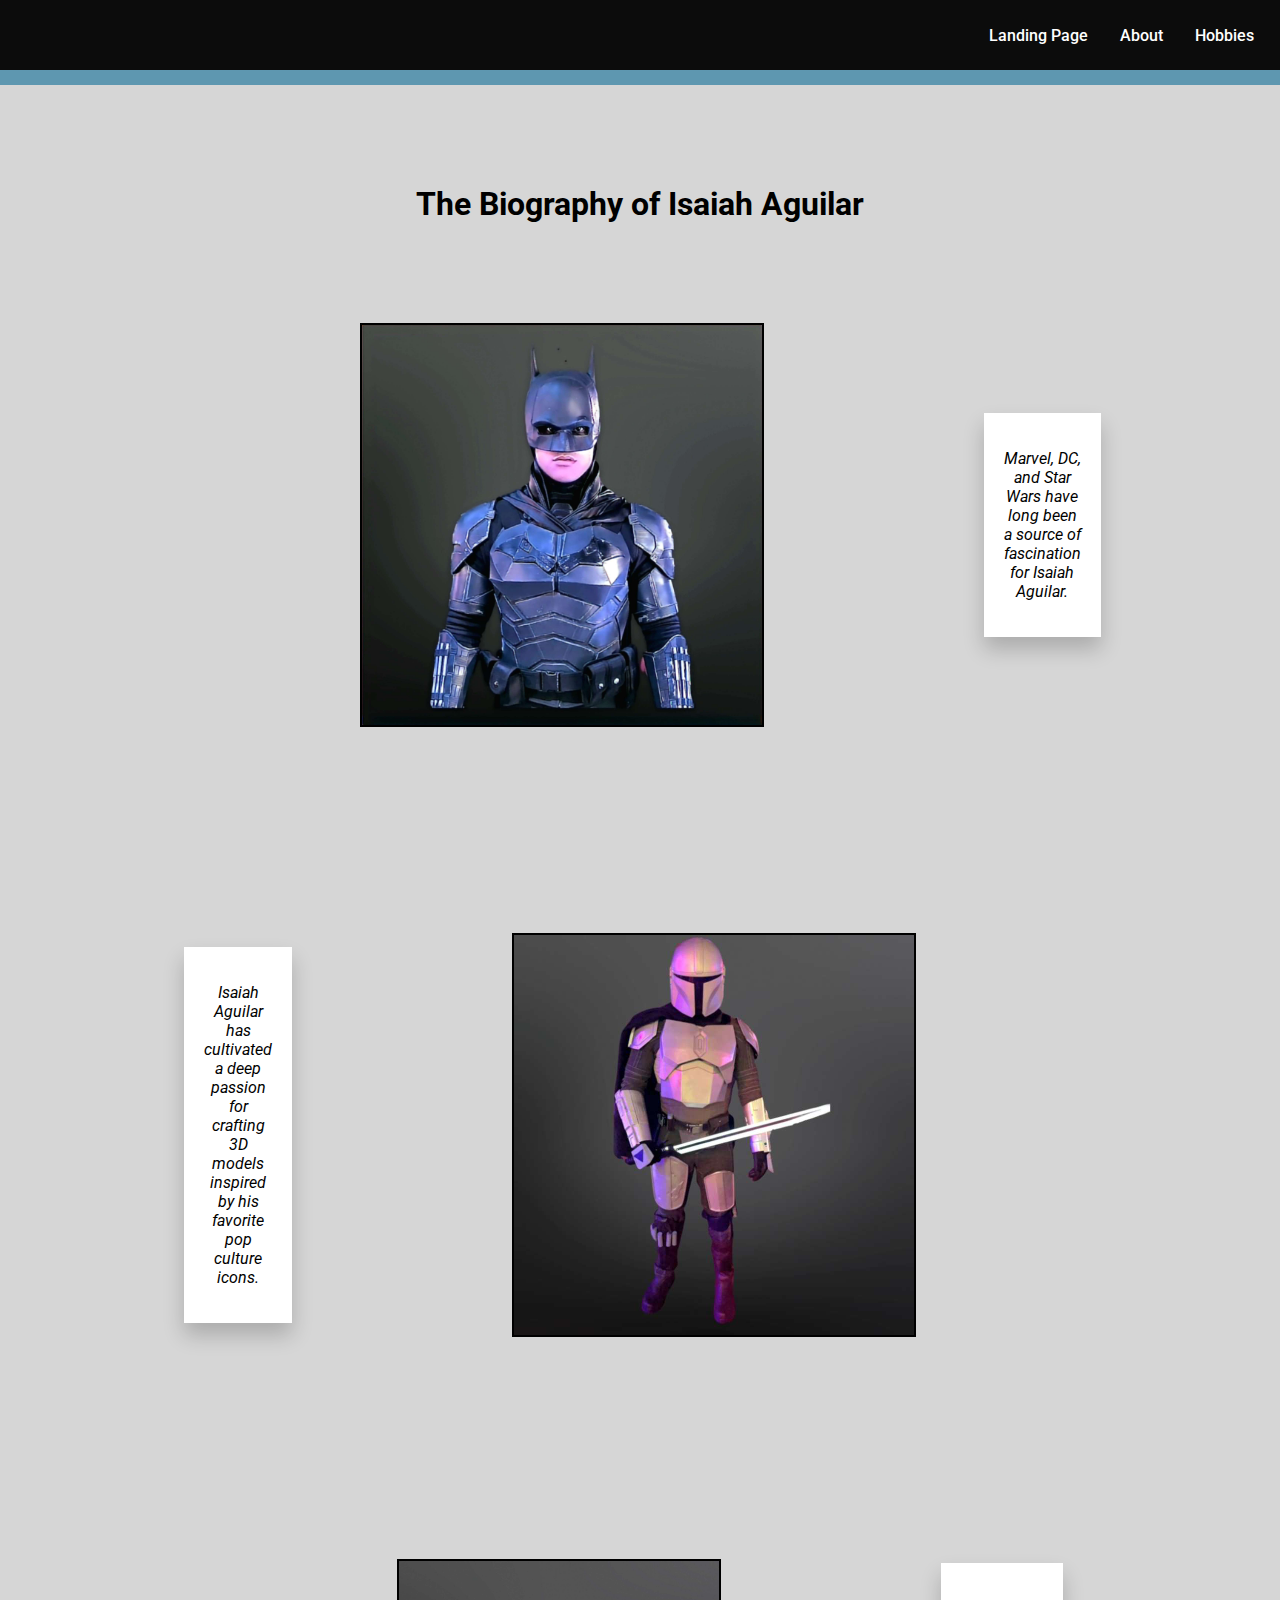
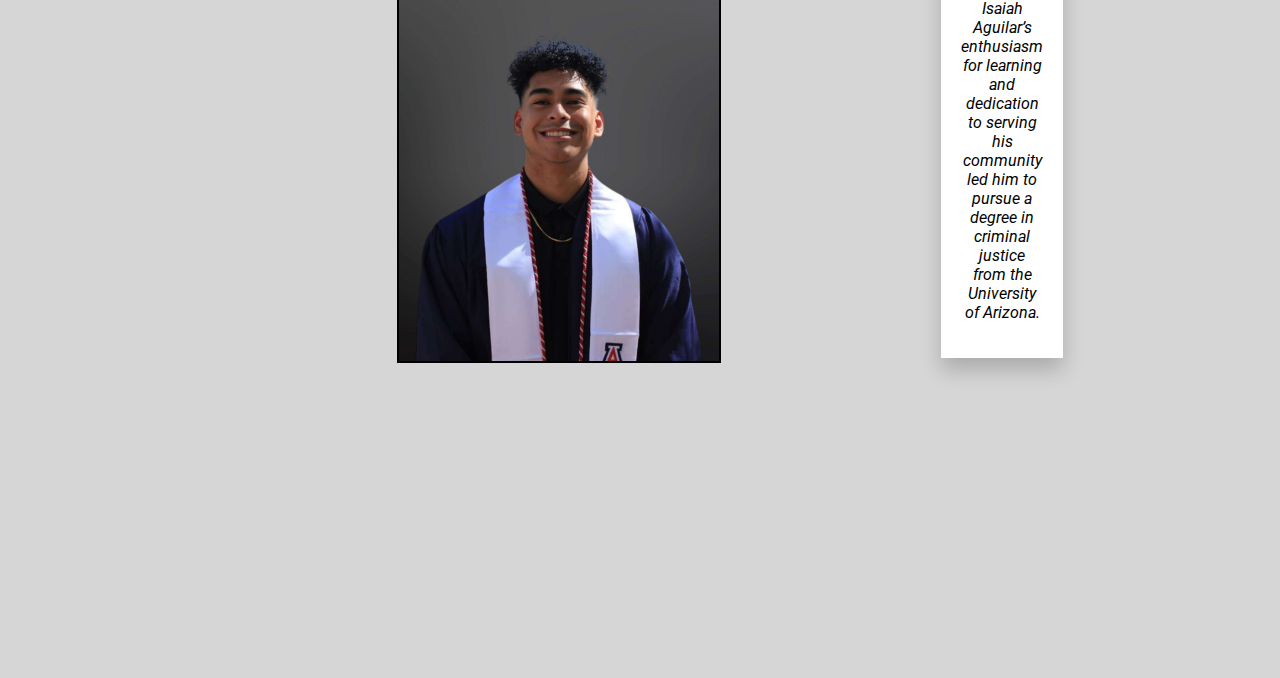
==== index.html @ ddc98efa "Rename Landing_Page.html to index.html" ====
﻿<!DOCTYPE html>

<html lang="en-us">

<head>

    <title>BioSite Landing Page</title>

    <meta charset="utf-8">
    <meta name="description" content="Creating a Biosite">
    <meta name="keywords" content="html, css, biosite, landing page">
    <meta name="robots" content="nofollow">
    <meta name="author" content="Joshua Aguilar">


    <link href="https://fonts.googleapis.com/css2?family=Roboto:ital,wght@0,100;0,300;0,400;0,500;1,100;1,300;1,400&display=swap" rel="stylesheet">

    <link rel="stylesheet" type="text/css" href="site.css">

</head>

<body>

    <div id="navbar">
        <a href="Landing_Page.html">Landing Page</a>
        <a href="About.html">About</a>
        <a href="Hobbies.html">Hobbies</a>
    </div>

    <header>
        <h1 class="landing-page-header">The Biography of Isaiah Aguilar </h1>
    </header>

    <div class="landing-page-left-container">
        <div class="landing-page-card-left">
            <p class="landing-page-card-text">Marvel, DC, and Star Wars have long been a source of fascination for Isaiah Aguilar.</p>
        </div>
        <img src="images/Landing_Page_01.jpg" class="landing-page-img"/>
    </div>

    <div class="landing-page-right-container">
        <div class="landing-page-card-right">
            <p class="landing-page-card-text">Isaiah Aguilar has cultivated a deep passion for crafting 3D models inspired by his favorite pop culture icons.</p>
        </div>
        <img src="images/Landing_Page_02.jpg" class="landing-page-img"/>
    </div>

    <div class="landing-page-left-container">
        <div class="landing-page-card-left">
            <p class="landing-page-card-text">Isaiah Aguilar’s enthusiasm for learning and dedication to serving his community led him to pursue a degree in criminal justice from the University of Arizona.</p>
        </div>
        <img src="images/Landing_Page_03.jpg" class="landing-page-img"/>
    </div>

</body>

</html>
---- site.css ----
﻿
@import url('https://fonts.googleapis.com/css2?family=Roboto:ital,wght@0,100;0,300;0,400;0,500;1,100;1,300;1,400&display=swap');

/* Website Main Properties*/

body {
    margin: 0;
    padding: 0;
    font-family: 'Roboto', sans-serif;
    background-color: #D6D6D6;
    padding-bottom: 100px;
}

#navbar {
    background-color: #0C0C0C;
    color: aliceblue;
    display: flex;
    justify-content: flex-end;
    align-items: center;
    height: 50px;
    padding: 10px;
    border-bottom: solid 15px #5E97B0;
}

#navbar a {
    float: left;
    display: block;
    color: rgb(255, 255, 255);
    text-align: center;
    padding: 14px 16px;
    text-decoration: none;
    font-weight: 500;
    }

    #navbar a:hover {
        text-decoration: underline;
        background-color: #5E97B0;
    }


/* Landing Page Properties*/

.landing-page-header {
    text-align: center;
    margin-top: 100px;
    margin-bottom: 100px;
}

.landing-page-left-container {
    display: flex;
    flex-direction: row-reverse;
    justify-content: center;
    align-items: center;
    margin: 0 200px;
    margin-bottom: 200px;
}

.landing-page-right-container {
    display: flex;
    justify-content: center;
    align-items: center;
    margin: 0 200px;
    margin-bottom: 200px;
}

.landing-page-card-left {
    background-color: white;
    padding: 20px;
    text-align: center;
    box-shadow: 0 12px 20px 0 rgba(0, 0, 0, 0.2);
    transition: 0.3s;
    width: 50%;
    margin: 20px;
}

.landing-page-card-right {
    background-color: white;
    padding: 20px;
    text-align: center;
    box-shadow: 0 12px 20px 0 rgba(0, 0, 0, 0.2);
    transition: 0.3s;
    width: 50%;
    margin: 20px;
}
.landing-page-card-text {
    font-weight: 400;
    font-style: italic;
}

.landing-page-img {
    border: 2px solid;
    width: 400px;
    height: 400px;
    margin-right: 200px;
    margin-left: 200px;
}  

/* About Page Properties*/

.about-page-container {
    max-width: 1000px;
    margin: 0 auto;
    padding: 0 200px;
}

.about-section {
    display: flex;
    justify-content: center;
    align-items: center;
    margin: 20px 0;
}

.about-header {
    text-align: center;
    margin-top: 100px;
    margin-bottom: 100px;
    font-weight: 500;
}

.about-img {
    width: 300px;
    height: 300px;
    margin-left: -300px;
    border-radius: 50%;
    object-fit: cover;
}

.about-text {
    margin-left: 20px;
    width: 800px;
    font-weight: 300;
}

.accomplishments-header {
    text-align: center;
    margin: 20px 0;
}

.accomplishments-section {
    display: flex;
    justify-content: center;
    align-items: center;
    flex-wrap: wrap;
    padding:0 20px;
}

.accomplishments {
    display: flex; 
    flex-direction: column;
    align-items: center;
    text-align: center;
    width: 300px;
    margin: 10px;

}

.icons {
    width: 100px;
    height: 100px;
    border-radius: 50%;
    object-fit: cover;
}

.icon-text {
    font-weight: 300;
    margin-top: 10px;
    font-style: italic;
}


/* Hobbies Page Properties*/

.hobbies-page-container {
    margin: 80px auto 0;
    max-width: 1200px;
    height: 100%;
    display: flex;
    flex-wrap: wrap;
    justify-content: space-between;
    align-items: center;
    position: relative;
}

.video-container {
    width: 45%;
}

    .video-container video {
        border: solid 1px;
        height: 400px;
        width: 400px;
        display: block;
        object-fit: cover;
    }

.hobbies-right-container {
    width: 50%;
}

    .hobbies-right-container h2 {
        text-align: center;
        font-weight: 500;
    }

    .hobbies-right-container p {
        font-weight: 300;
        margin-bottom: 40px;
    }

.card-gallary {
    padding-top: 100px;
    width: 100%;
    display: flex;
    justify-content: center;
}

.card-gallary-header {
    font-weight: 500;
    padding: 50px 0;
    display: flex;
    justify-content: center;
    align-items: center;
    text-align: center;
}

.card {
    background-color: white;
    width: 300px;
    height: 400px;
    margin-right: 20px;
    margin-left: 20px;
    display: flex;
    flex-direction: column;
    justify-content: space-around;
    align-items: center;
    box-shadow: 0 12px 20px 0 rgba(0, 0, 0, 0.2);
    transition: 0.3s;
}

    .card h3 {
        font-weight: 500;
    }

    .card p {
        font-weight: 300;
        text-align: center;
        font-style: italic;
    }

.card-images {
    width: 200px;
    height: 200px;
}
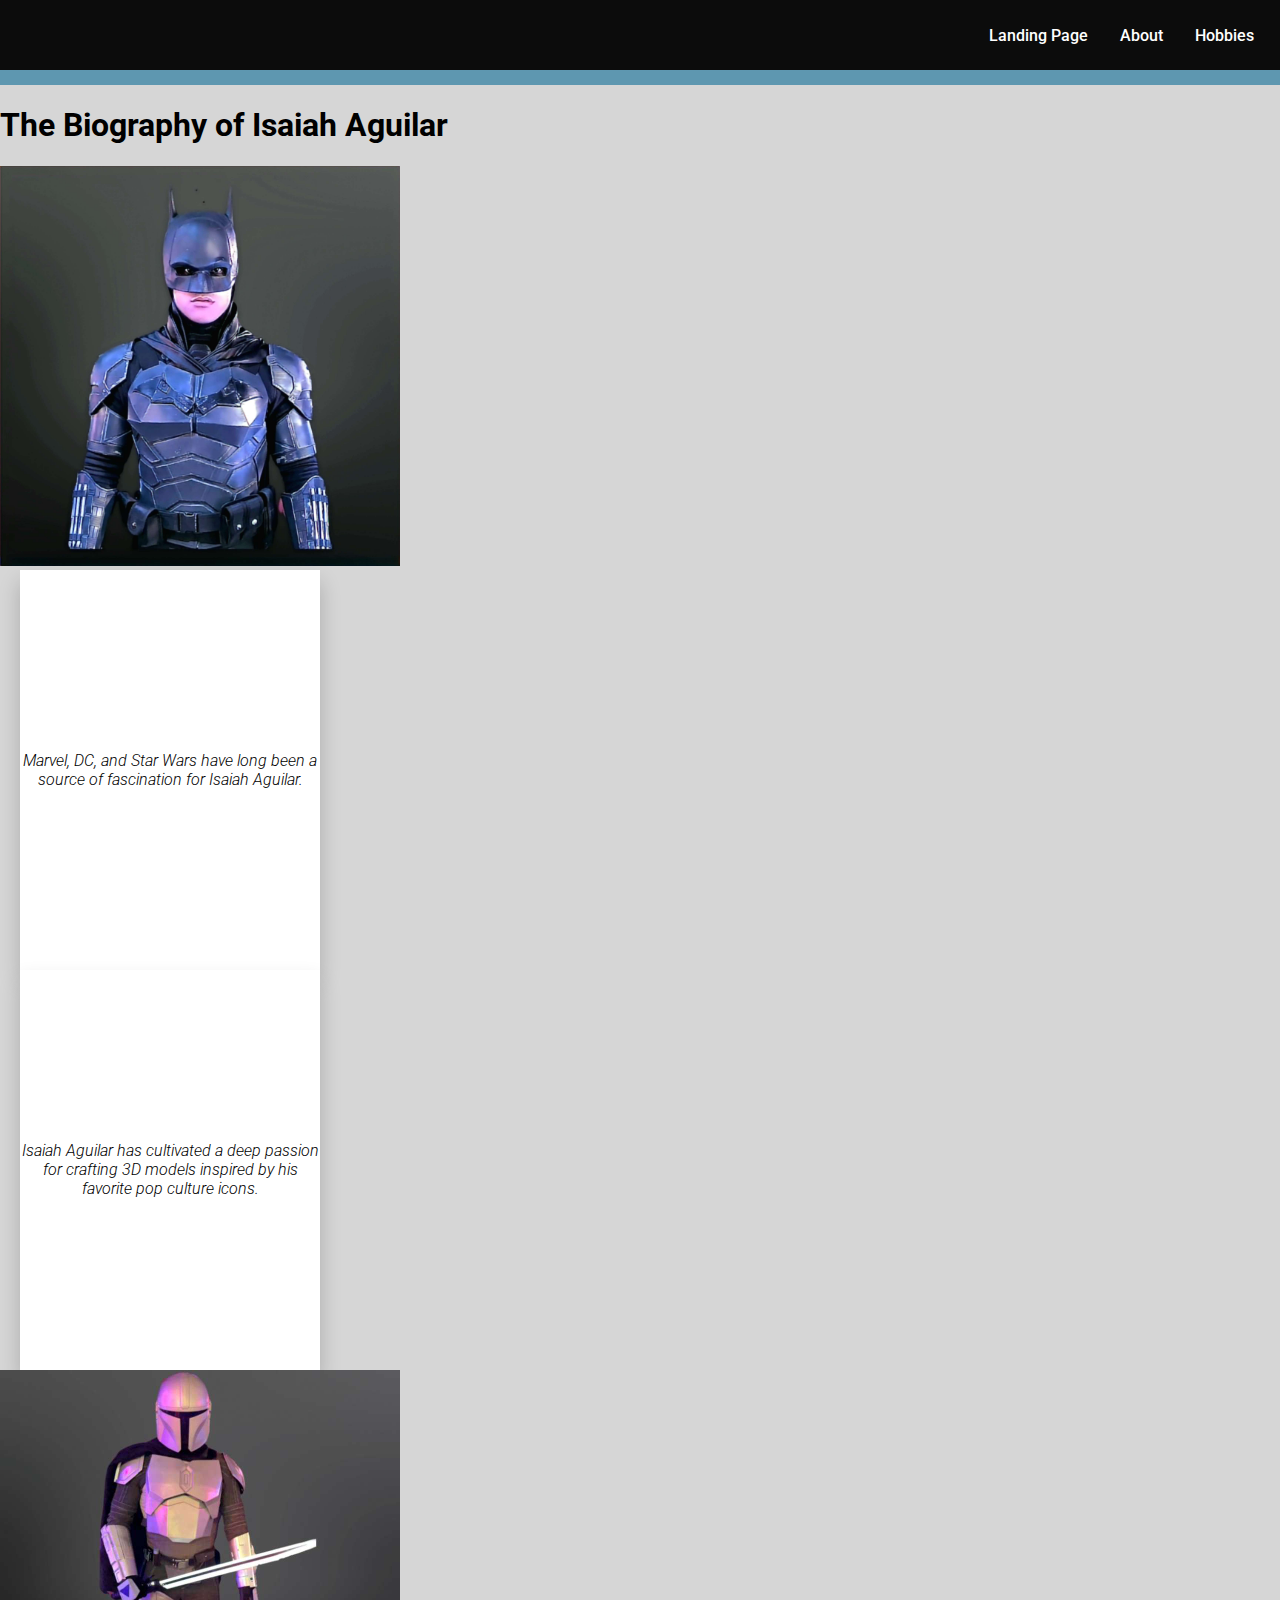
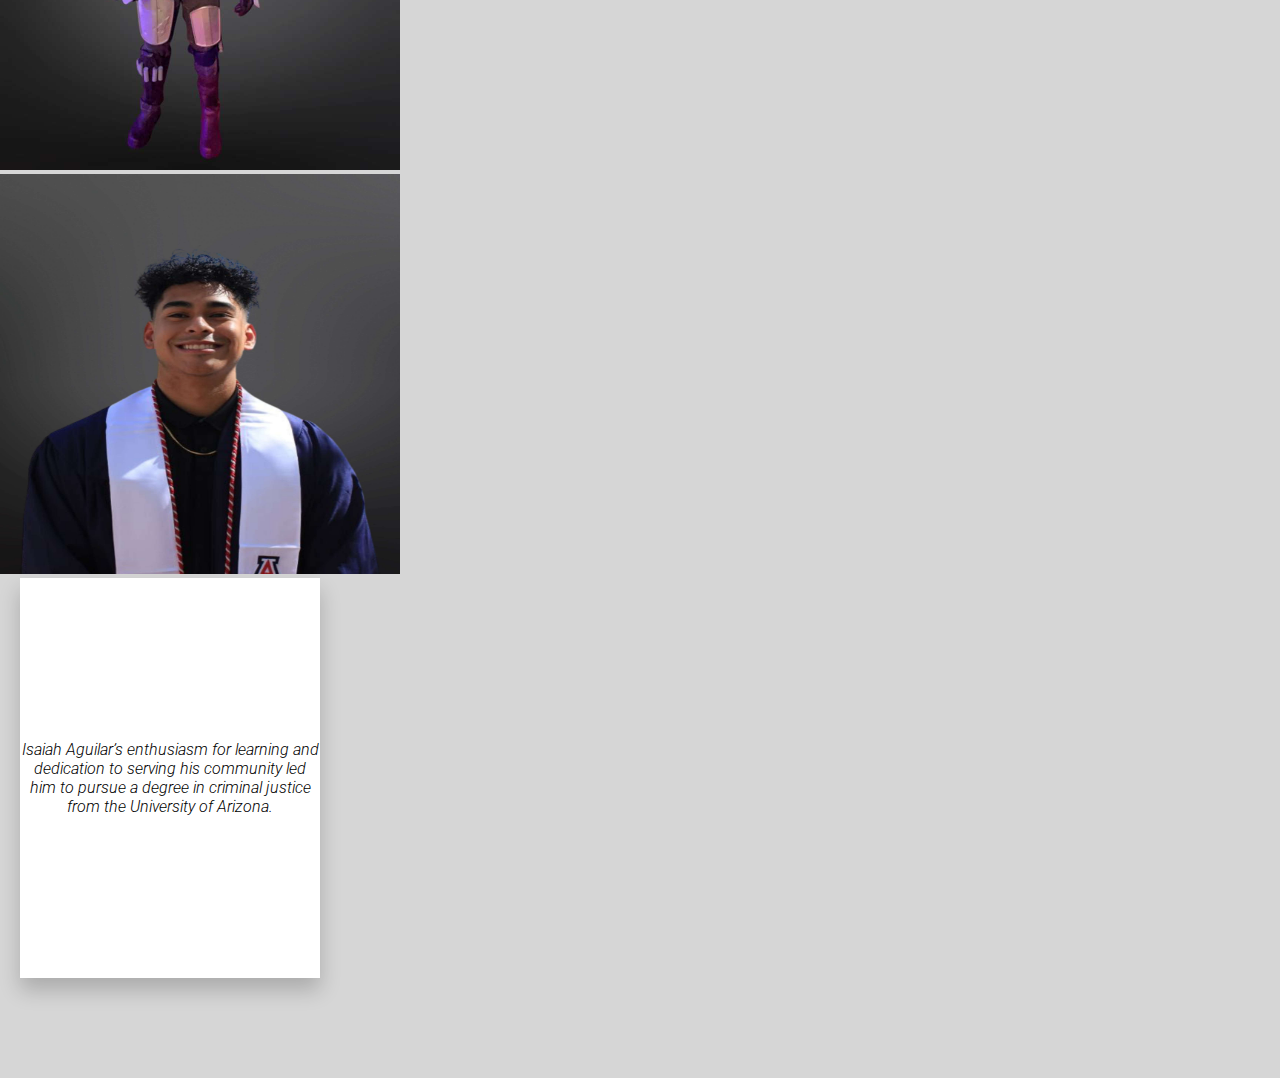
==== commit 164a7213: "Update index.html" ====
--- a/index.html
+++ b/index.html
@@ -1,4 +1,4 @@
-﻿<!DOCTYPE html>
+<!DOCTYPE html>
 
 <html lang="en-us">
 
@@ -28,29 +28,43 @@
     </div>
 
     <header>
-        <h1 class="landing-page-header">The Biography of Isaiah Aguilar </h1>
+        <h1>The Biography of Isaiah Aguilar </h1>
     </header>
 
-    <div class="landing-page-left-container">
-        <div class="landing-page-card-left">
-            <p class="landing-page-card-text">Marvel, DC, and Star Wars have long been a source of fascination for Isaiah Aguilar.</p>
+    <section class="card-section">
+
+        <div class="container">
+            <img src="images/Landing_Page_01.jpg" alt="Image 3" width="400" height="400" />
+
+            <div class="card">
+                <p>Marvel, DC, and Star Wars have long been a source of fascination for Isaiah Aguilar.</p>
+            </div>
         </div>
-        <img src="images/Landing_Page_01.jpg" class="landing-page-img"/>
-    </div>
 
-    <div class="landing-page-right-container">
-        <div class="landing-page-card-right">
-            <p class="landing-page-card-text">Isaiah Aguilar has cultivated a deep passion for crafting 3D models inspired by his favorite pop culture icons.</p>
+    </section>
+
+    <section class="card-section">
+
+        <div class="container">
+            <div class="card">
+                <p>Isaiah Aguilar has cultivated a deep passion for crafting 3D models inspired by his favorite pop culture icons.</p>
+            </div>
+
+            <img src="images/Landing_Page_02.jpg" alt="Image 3" width="400" height="400" />
         </div>
-        <img src="images/Landing_Page_02.jpg" class="landing-page-img"/>
-    </div>
 
-    <div class="landing-page-left-container">
-        <div class="landing-page-card-left">
-            <p class="landing-page-card-text">Isaiah Aguilar’s enthusiasm for learning and dedication to serving his community led him to pursue a degree in criminal justice from the University of Arizona.</p>
+    </section>
+
+
+    <section class="card-section">
+        <div class="container">
+            <img src="images/Landing_Page_03.jpg" alt="Image 3" width="400" height="400" />
+
+            <div class="card">
+                <p class="landing-page-card-text">Isaiah Aguilar’s enthusiasm for learning and dedication to serving his community led him to pursue a degree in criminal justice from the University of Arizona.</p>
+            </div>
         </div>
-        <img src="images/Landing_Page_03.jpg" class="landing-page-img"/>
-    </div>
+    </section>
 
 </body>
 
